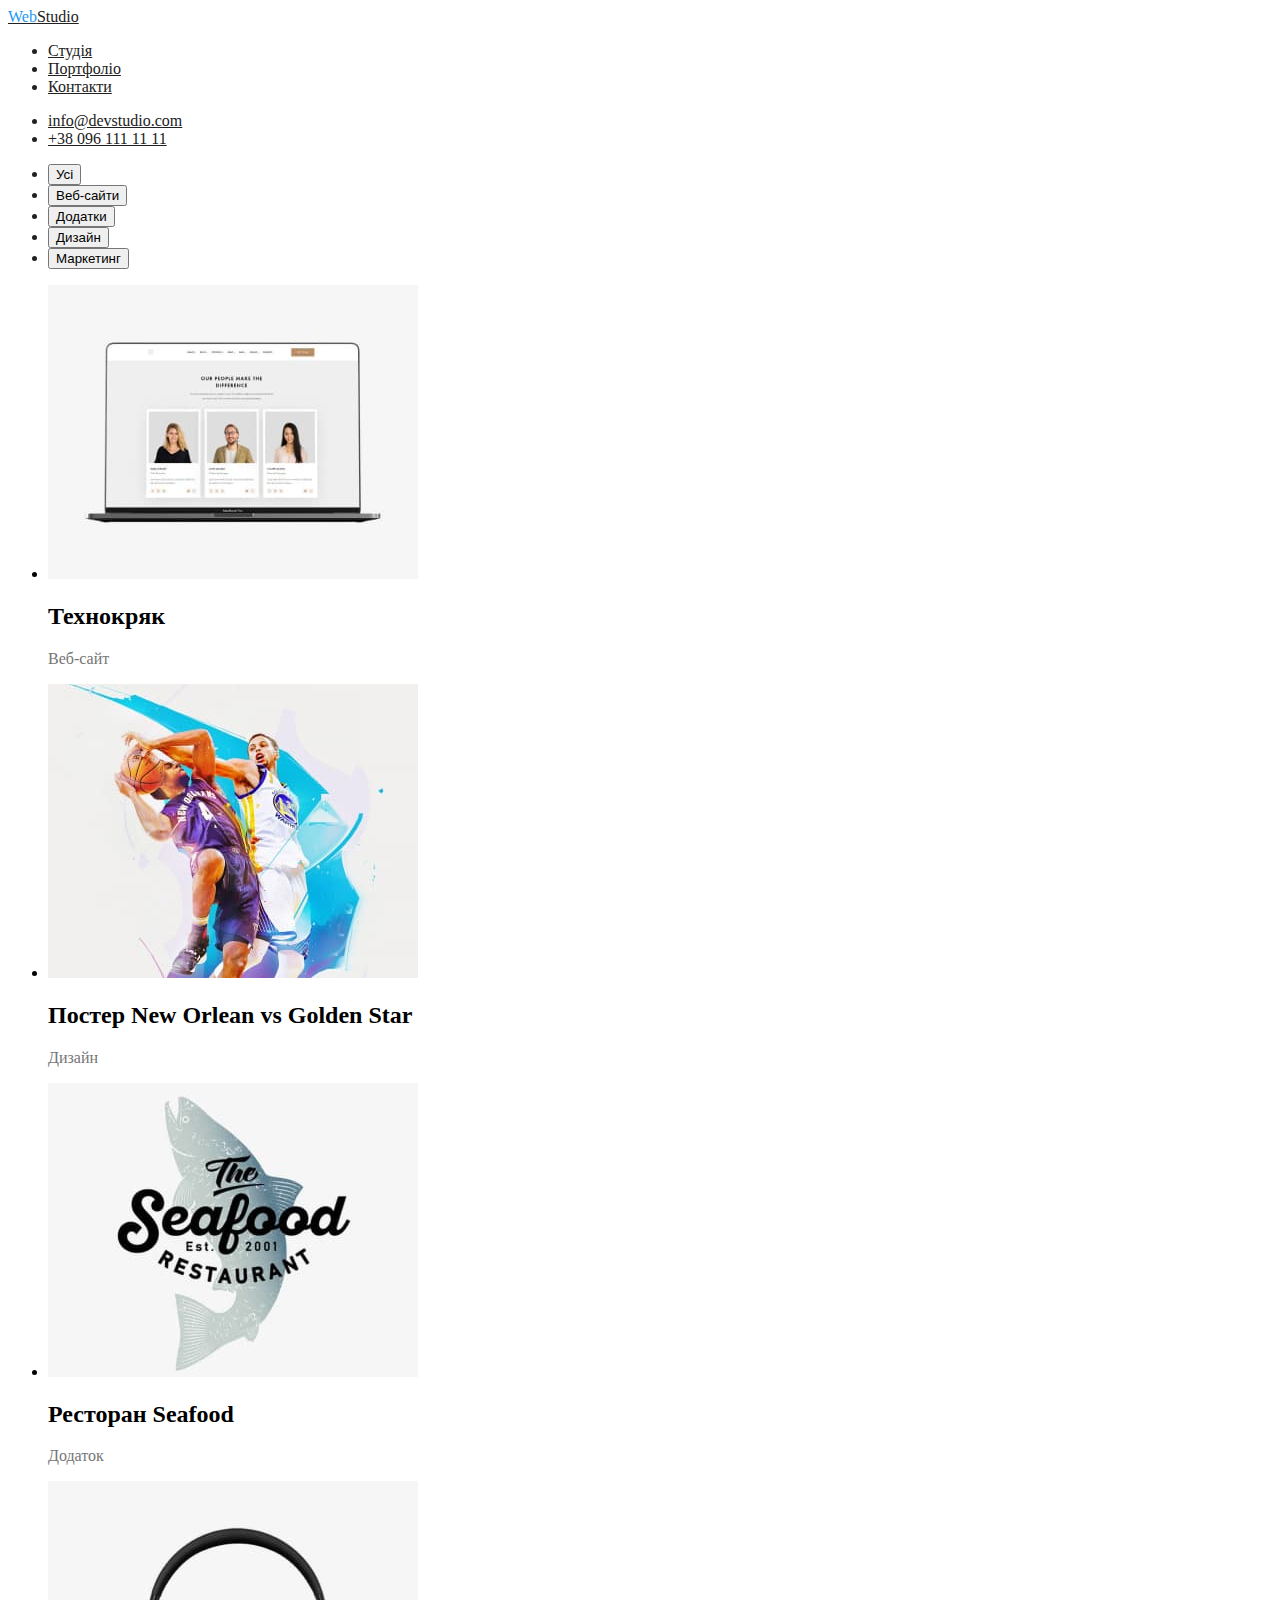
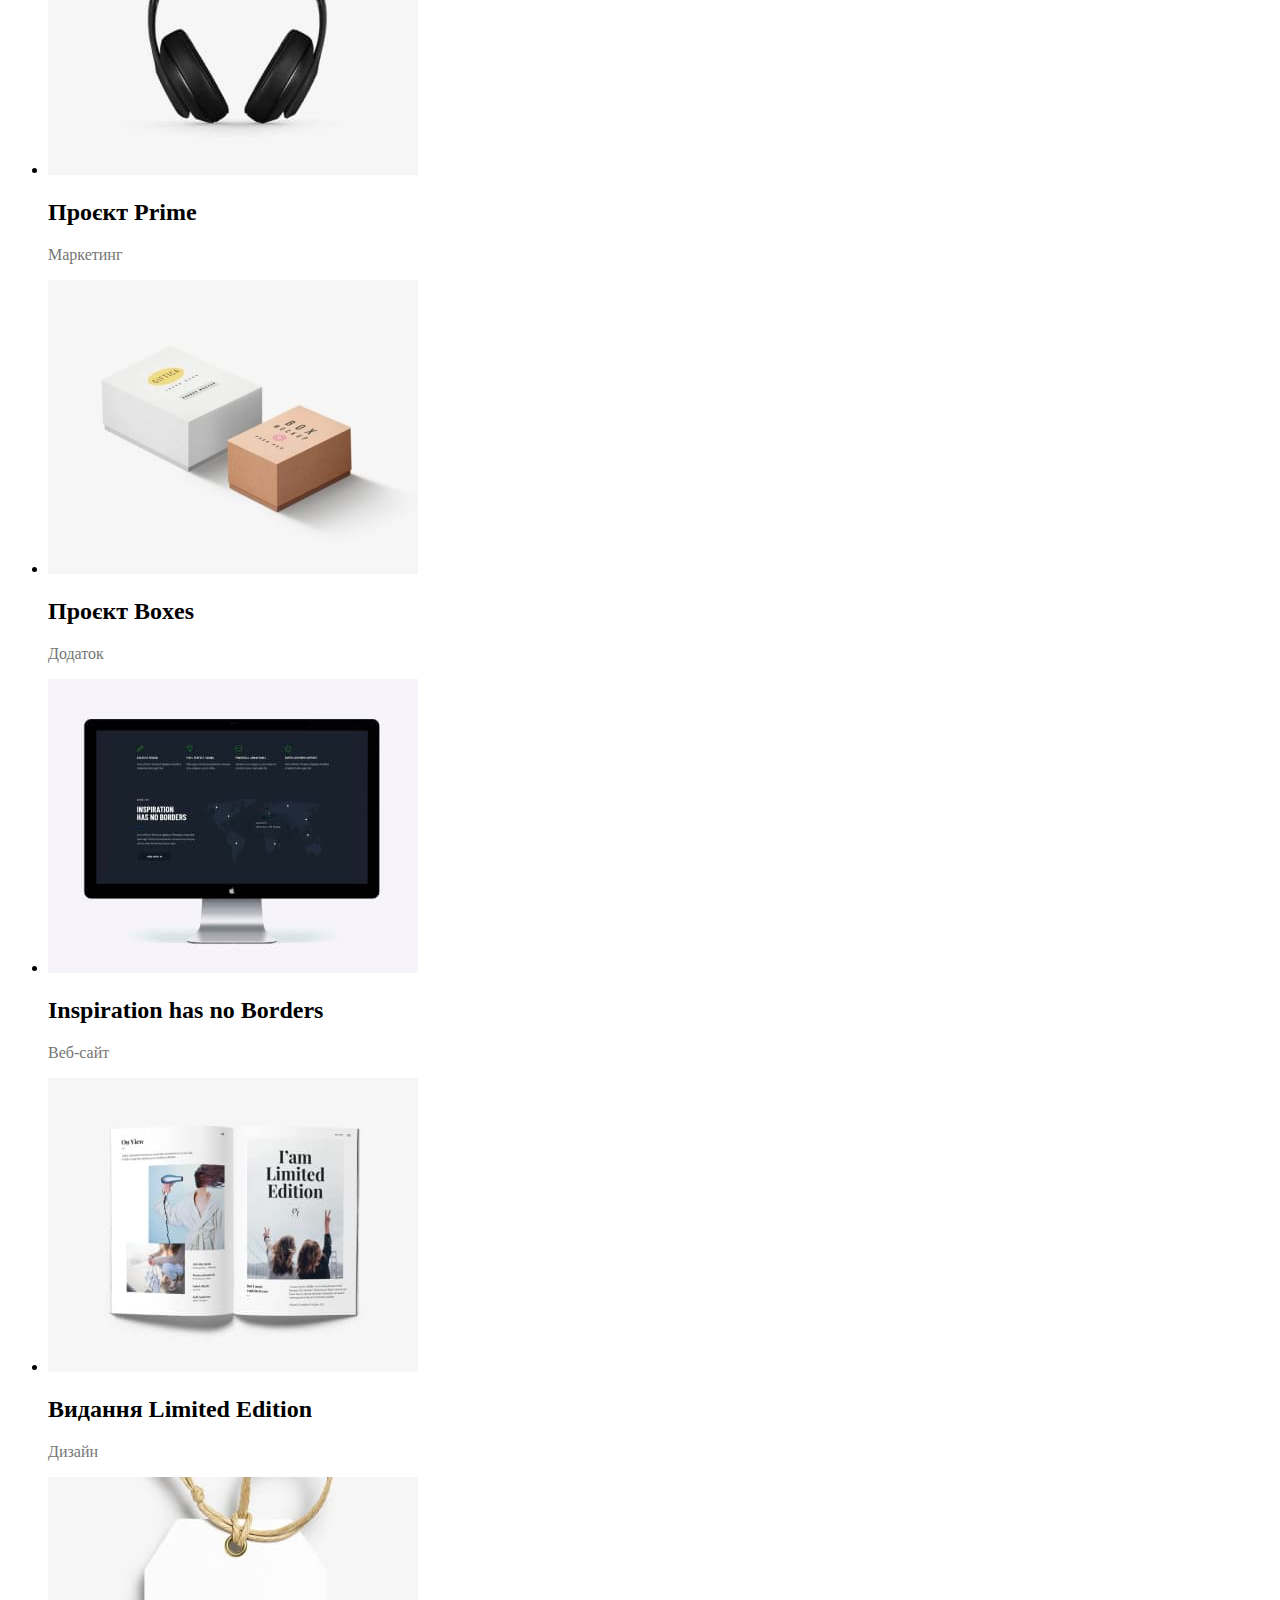
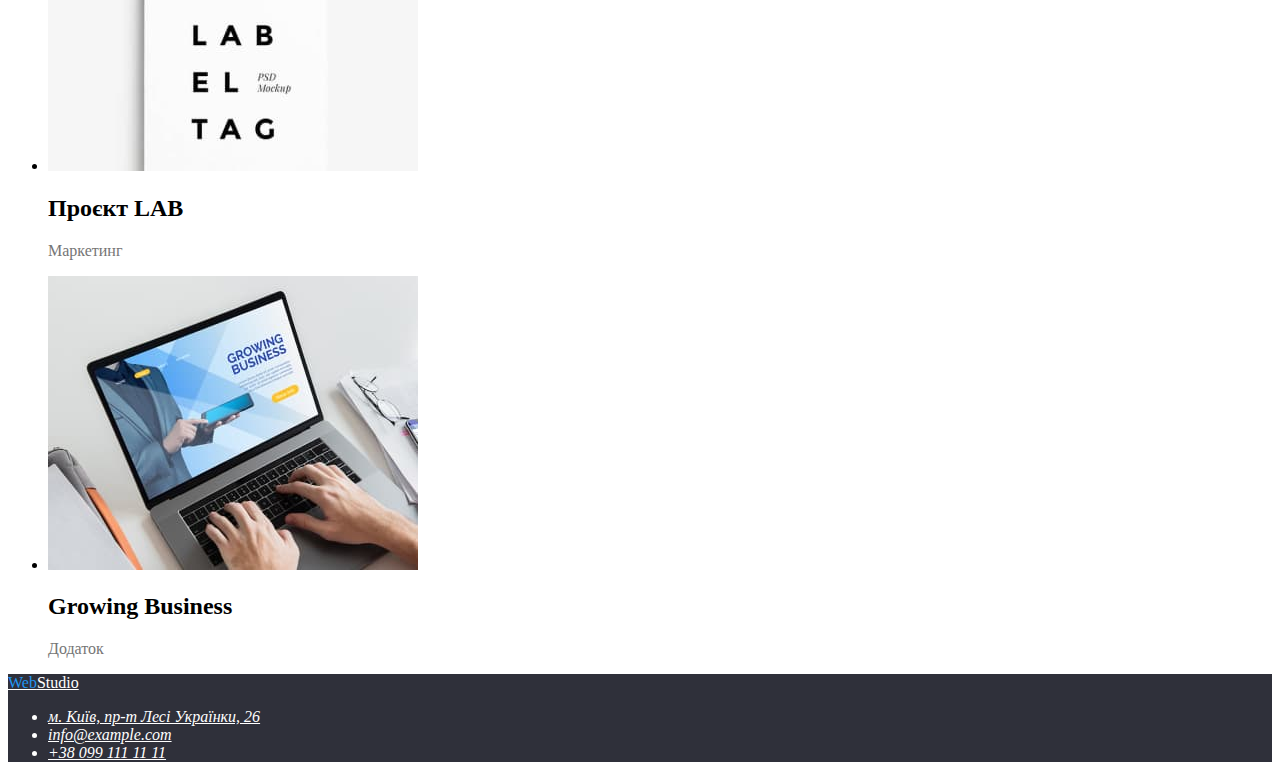
==== portfolio.html @ 8458b786 "Initial commit" ====
<!DOCTYPE html>
<html lang="uk">
<head>
    <meta charset="UTF-8">
    <meta http-equiv="X-UA-Compatible" content="IE=edge">
    <meta name="viewport" content="width=device-width, initial-scale=1.0">
    <link rel="stylesheet" href="./css/styles.css">
    <title>Портфоліо</title>
</head>
<body>

    <!--HEADER-->
    <header class="header-progects"> 
        <nav>
           <a href="./index.html"><span class="Header-Web">Web</span>Studio</a>
           <ul>
               <li><a href="./index.html">Студія</a></li>
               <li><a href="./portfolio.html">Портфоліо</a></li>
               <li><a href="./index.html">Контакти</a></li>
           </ul>
           
        </nav>
        <ul>
           <li><a href="mailto:info@devstudio.com">info@devstudio.com</a></li>
           <li><a href="tel:+380961111111">+38 096 111 11 11</a></li>
       </ul>
   </header>
   <main >
    
    
    <section class="Links">
      <h1 hidden>Портфоліо</h1>
      <ul>
        <li><button type="button">Усі</button></li>
        <li><button type="button">Веб-сайти</button></li>
        <li><button type="button">Додатки</button></li>
        <li><button type="button">Дизайн</button></li>
        <li><button type="button">Маркетинг</button></li>
      </ul>
    </section>

    <section class="Projects">

      <ul>
        <li><img src="./images/Portfolio-img1.jpg" alt="Декілька людей на фото" height="294" width="370">
        <h2>Технокряк</h2>
        <p>Веб-сайт</p>
        </li>

        <li><img src="./images/Portfolio-img2.jpg" alt="Фото спортсменів" height="294" width="370">
          <h2>Постер New Orlean vs Golden Star</h2>
          <p>Дизайн</p>
        </li>

        <li><img src="./images/Portfolio-img3.jpg" alt="Логотип ресторану" height="294" width="370">
          <h2>Ресторан Seafood</h2>
          <p>Додаток</p>
          </li>

          <li><img src="./images/Portfolio-img4.jpg" alt="Фото навушників" height="294" width="370">
            <h2>Проєкт Prime</h2>
            <p>Маркетинг</p>
          </li>

         <li><img src="./images/Portfolio-img5.jpg" alt="Фото з двома коробками" height="294" width="370">
          <h2>Проєкт Boxes</h2>
          <p>Додаток</p>
          </li>

          <li><img src="./images/Portfolio-img6.jpg" alt="Фото монітора з інформацією" height="294" width="370">
            <h2>Inspiration has no Borders</h2>
            <p>Веб-сайт</p>
            </li>

            <li><img src="./images/Portfolio-img7.jpg" alt="Фото з журналом" height="294" width="370">
              <h2>Видання Limited Edition</h2>
              <p>Дизайн</p>
               </li>

         <li><img src="./images/Portfolio-img8.jpg" alt="Фото з візиткою" height="294" width="370">
          <h2>Проєкт LAB</h2>
          <p>Маркетинг</p>
           </li>

         <li><img src="./images/Portfolio-img9.jpg" alt="Людина працює на ноутбуку" height="294" width="370">
            <h2>Growing Business</h2>
            <p>Додаток</p>
             </li>
  
       </ul>
    </section>
   </main>

   <!--Contacts-->
   <footer class="Contacts-footer"> 
    <a href="./index.html"><span class="Header-Web">Web</span>Studio</a>      
    <address>
        <ul>

        <li><a href="https://goo.gl/maps/orAPj8MN9cgsfUdTA" target="goo.gl_blank " 
            rel="noreferer noopener nofollow">м. Київ, пр-т Лесі Українки, 26</a></li>
        <li><a href="info@example.com">info@example.com</a></li>
        <li><a href="+380991111111">+38 099 111 11 11</a></li>
    </ul>
    </address>
</footer>
    
</body>
</html>
---- css/styles.css ----
.header-busines,
.header-busines a,.header-progects,.header-progects a,
.features,
.Work,
.Links
 {
    background-color: #FFFFFF;
    color: #212121;
}

.header-busines a:hover,
.header-progects a:hover {
  color: #2196F3;   
}

.header-busines a:focus,
.header-progects a:focus {
  outline: solid 1px;
  color: #2196F3;   
}

.Our-team p,.features p,.Projects p{
    color: #757575;
}

.Header-Web {
    color: #2196F3;
}
.Busines {
    background-color: #2F303A;
    color: #FFFFFF;
}

.Our-team {
    background-color: #F5F4FA;
    color: #212121;
}
.Busines-footer,
.Busines-footer a,.Contacts-footer,.Contacts-footer a {
    background-color: #2F303A;
    color: #FFFFFF;
}
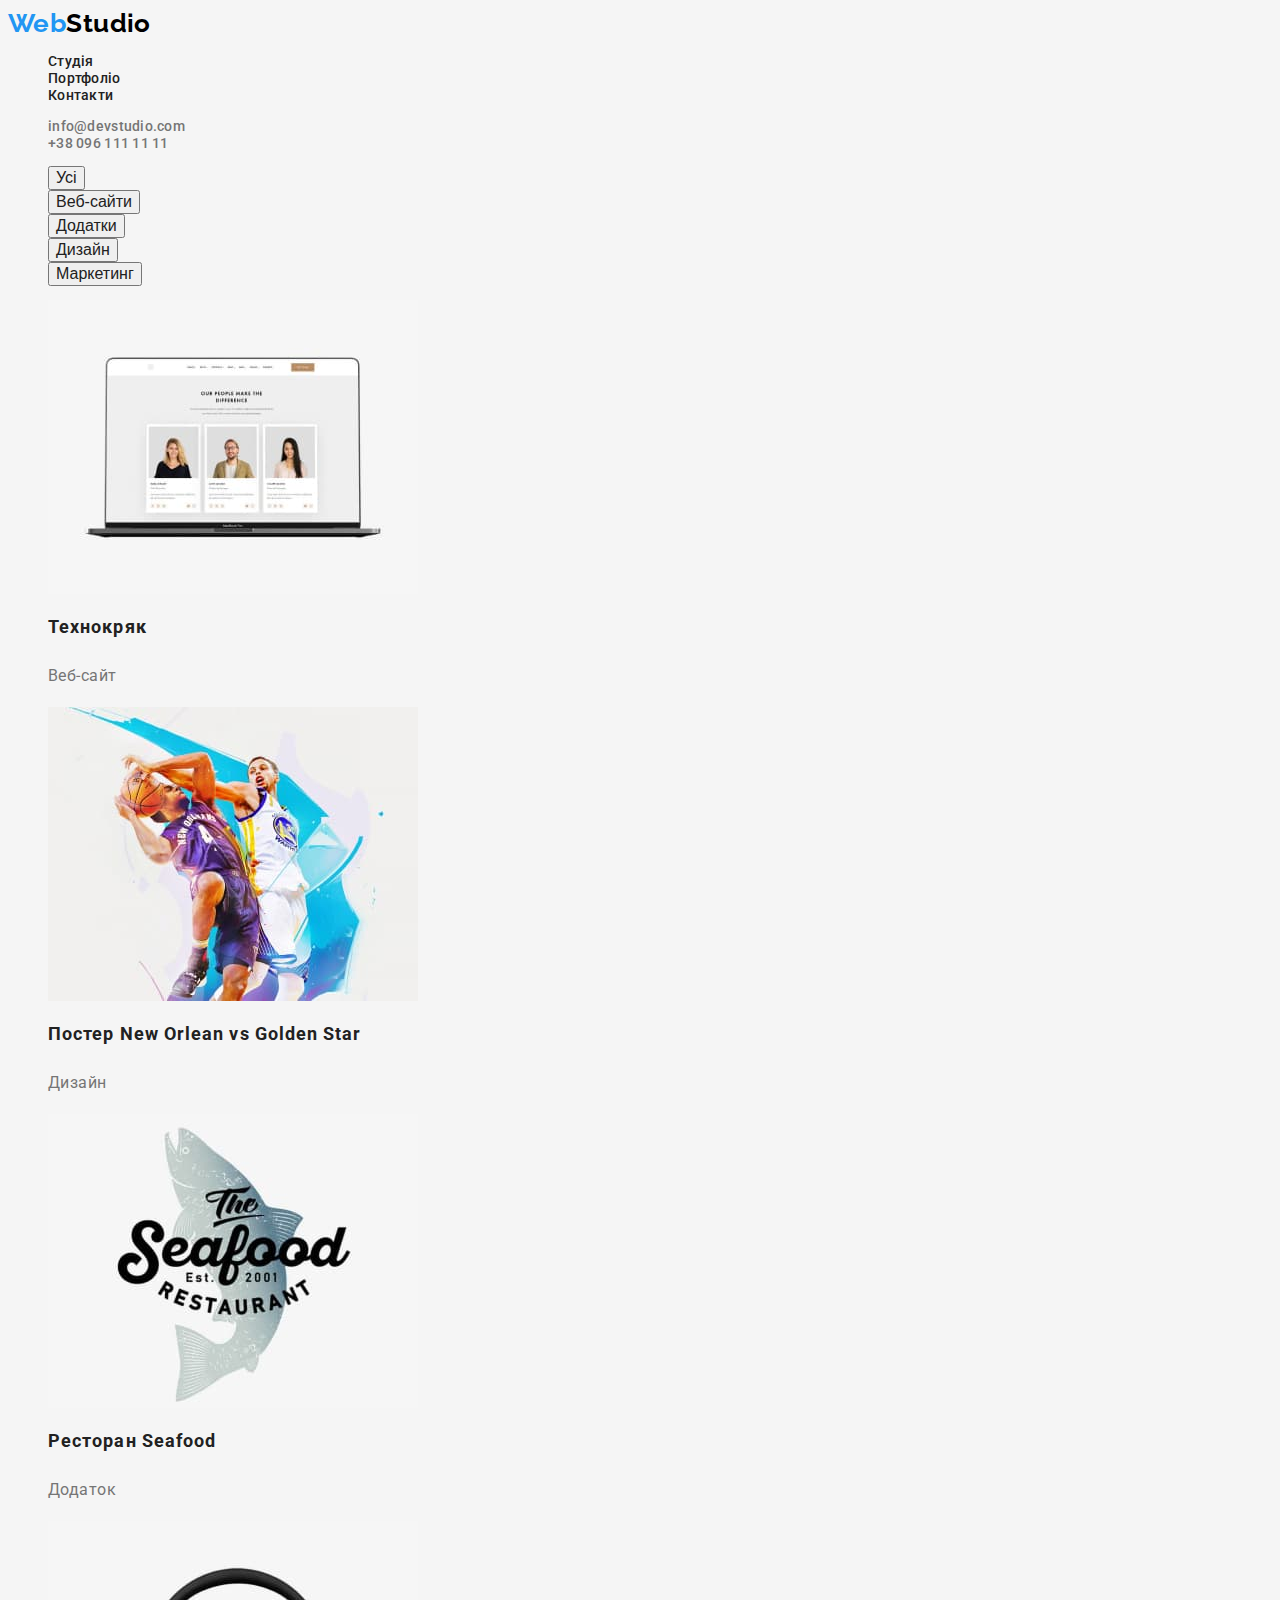
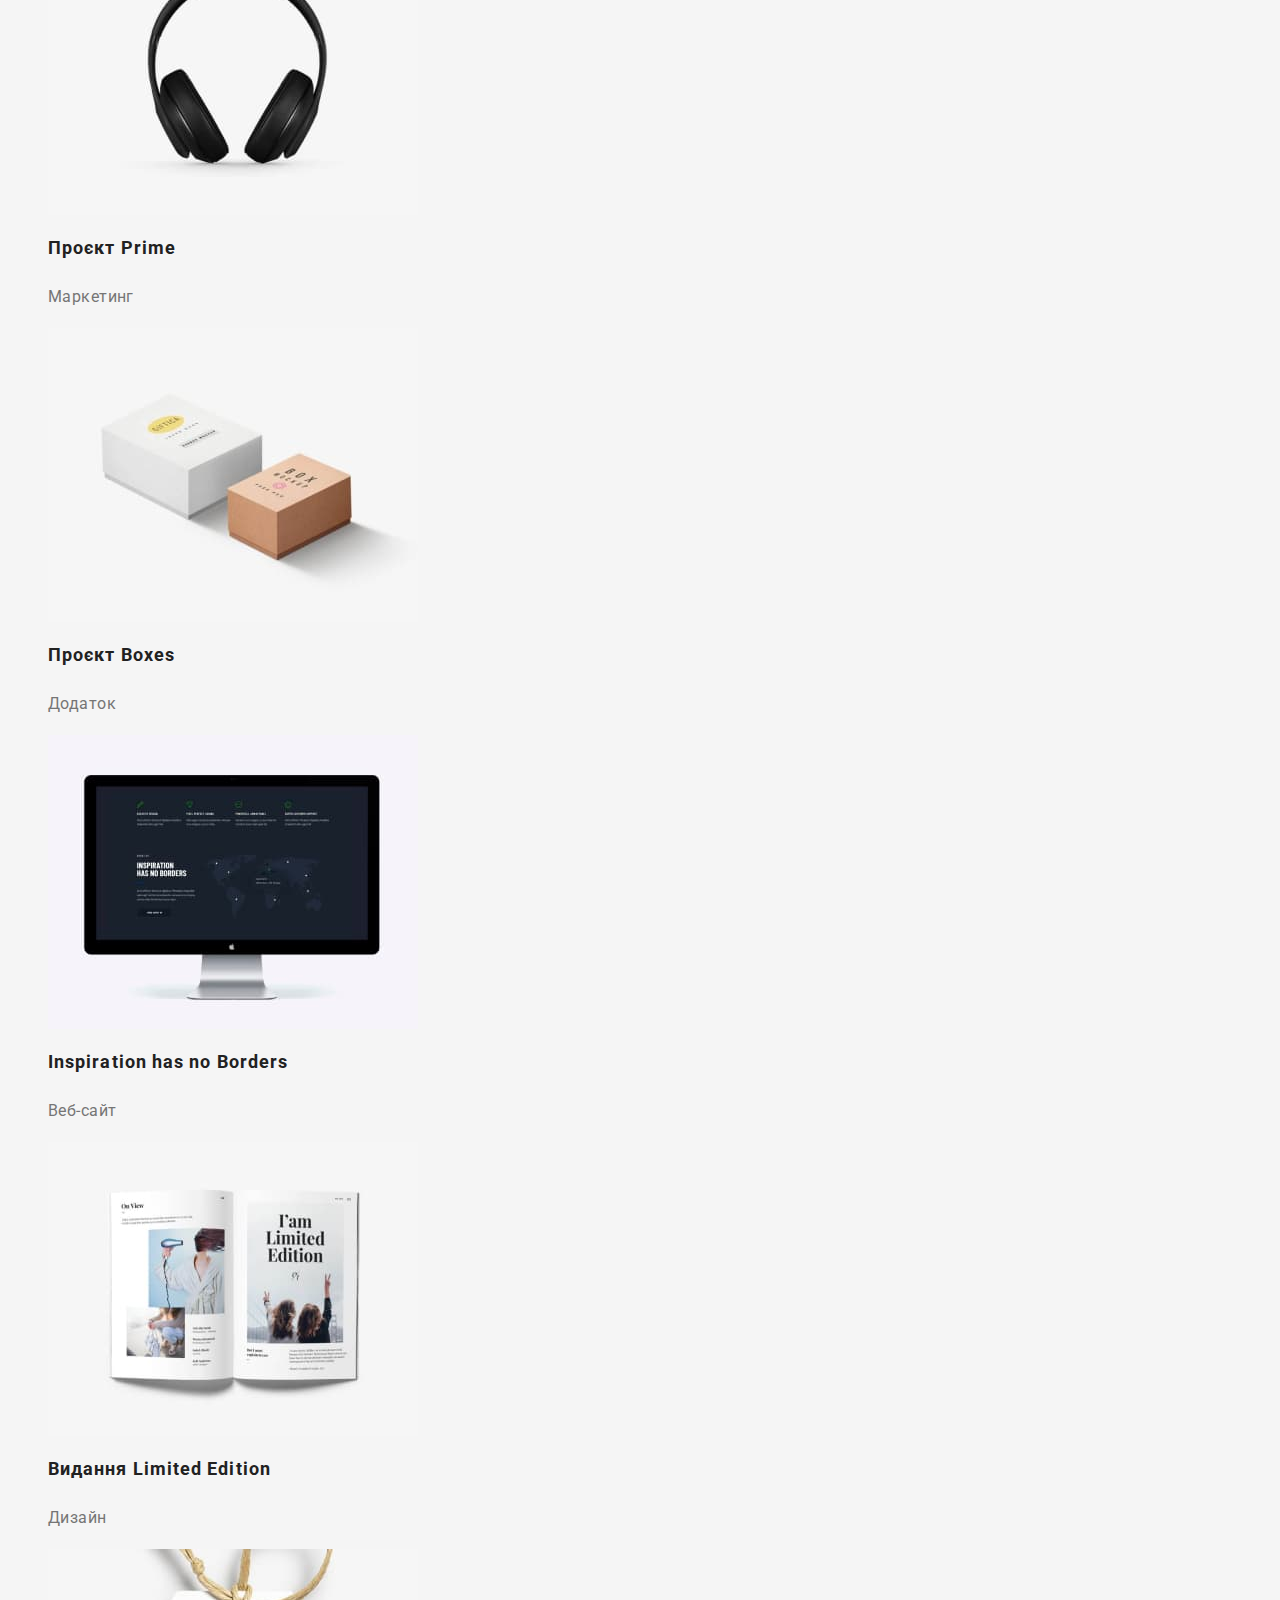
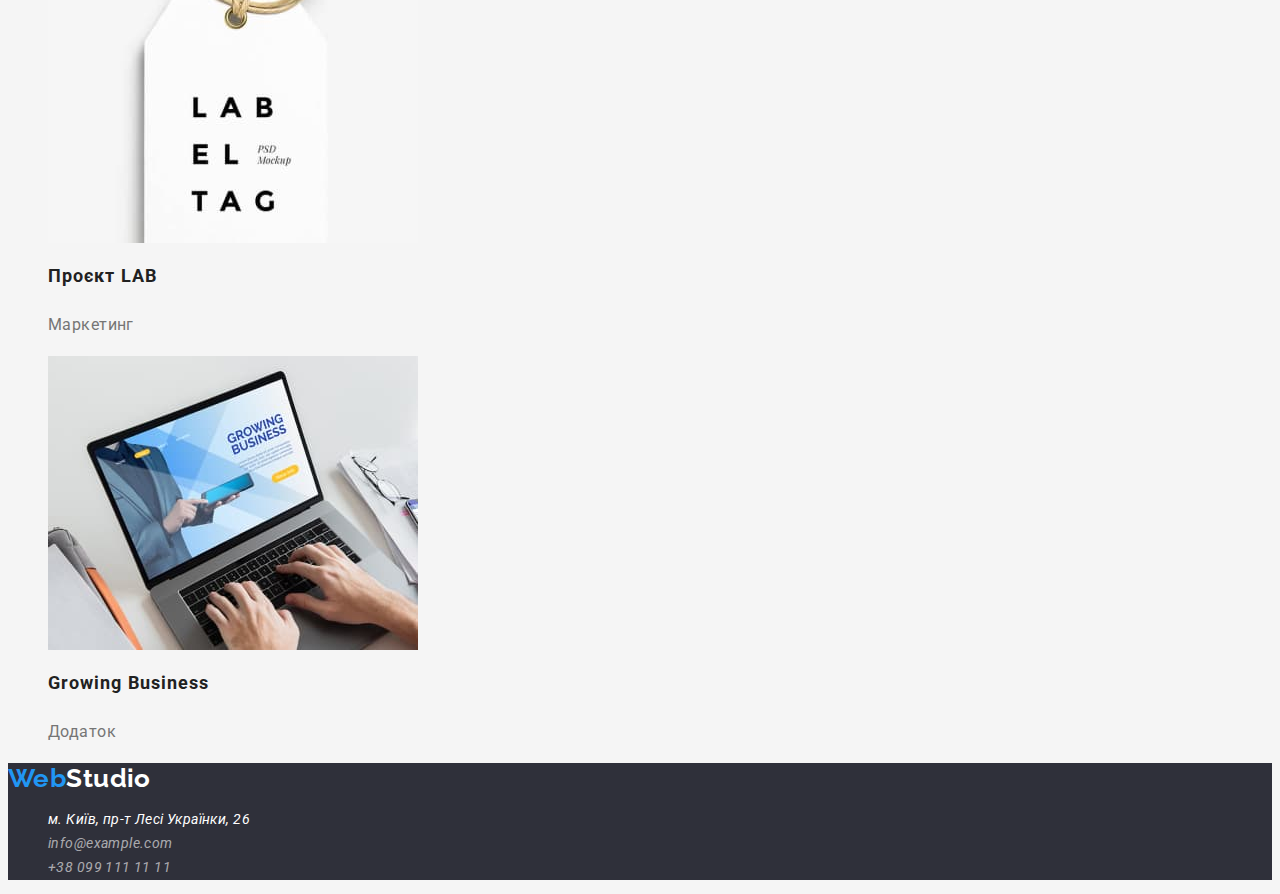
==== commit 415e1f39: "2 homework" ====
--- a/portfolio.html
+++ b/portfolio.html
@@ -4,87 +4,86 @@
     <meta charset="UTF-8">
     <meta http-equiv="X-UA-Compatible" content="IE=edge">
     <meta name="viewport" content="width=device-width, initial-scale=1.0">
+    <title>Портфоліо</title>
+    <link rel="preconnect" href="https://fonts.googleapis.com">
+    <link rel="preconnect" href="https://fonts.gstatic.com" crossorigin>
+    <link href="https://fonts.googleapis.com/css2?family=Raleway:wght@700&family=Roboto:wght@400;500;700;900&display=swap" rel="stylesheet">
     <link rel="stylesheet" href="./css/styles.css">
-    <title>Портфоліо</title>
-</head>
-<body>
+   </head>
+    <body>
 
     <!--HEADER-->
-    <header class="header-progects"> 
-        <nav>
-           <a href="./index.html"><span class="Header-Web">Web</span>Studio</a>
-           <ul>
-               <li><a href="./index.html">Студія</a></li>
-               <li><a href="./portfolio.html">Портфоліо</a></li>
-               <li><a href="./index.html">Контакти</a></li>
-           </ul>
-           
-        </nav>
-        <ul>
-           <li><a href="mailto:info@devstudio.com">info@devstudio.com</a></li>
-           <li><a href="tel:+380961111111">+38 096 111 11 11</a></li>
-       </ul>
+    <header class="header-page"> 
+      <nav class="Nav-page">
+        <a class="logo link" href="./index.html"><span class="Web">Web</span>Studio</a>
+        <ul class="menu list">
+            <li class="menu-item"><a class="menu-link link" href="./index.html">Студія</a></li>
+            <li class="menu-item"><a class="menu-link link" href="./portfolio.html">Портфоліо</a></li>
+            <li class="menu-item"><a class="menu-link link" href="./index.html">Контакти</a></li>
+        </ul>
+        
+     </nav>
+     <ul class="list">
+        <li><a class="Contact link" href="mailto:info@devstudio.com">info@devstudio.com</a></li>
+        <li><a class="Telephone link" href="tel:+380961111111">+38 096 111 11 11</a></li>
+    </ul>
    </header>
    <main >
     
     
-    <section class="Links">
+    <section class="Projects">
       <h1 hidden>Портфоліо</h1>
-      <ul>
-        <li><button type="button">Усі</button></li>
-        <li><button type="button">Веб-сайти</button></li>
-        <li><button type="button">Додатки</button></li>
-        <li><button type="button">Дизайн</button></li>
-        <li><button type="button">Маркетинг</button></li>
+      <ul class="list">
+        <li><button class="Button-many" type="button">Усі</button></li>
+        <li><button class="Button-many" type="button">Веб-сайти</button></li>
+        <li><button class="Button-many" type="button">Додатки</button></li>
+        <li><button class="Button-many" type="button">Дизайн</button></li>
+        <li><button class="Button-many" type="button">Маркетинг</button></li>
       </ul>
-    </section>
+      <ul class="list">
+         <li><img src="./images/Portfolio-img1.jpg" alt="Декілька людей на фото" height="294" width="370">
+         <h2 class="Project-page">Технокряк</h2>
+         <p class="Progect-paragraf">Веб-сайт</p>
+         </li>
 
-    <section class="Projects">
+         <li><img src="./images/Portfolio-img2.jpg" alt="Фото спортсменів" height="294" width="370">
+          <h2 class="Project-page">Постер New Orlean vs Golden Star</h2>
+          <p class="Progect-paragraf">Дизайн</p>
+         </li>
 
-      <ul>
-        <li><img src="./images/Portfolio-img1.jpg" alt="Декілька людей на фото" height="294" width="370">
-        <h2>Технокряк</h2>
-        <p>Веб-сайт</p>
-        </li>
-
-        <li><img src="./images/Portfolio-img2.jpg" alt="Фото спортсменів" height="294" width="370">
-          <h2>Постер New Orlean vs Golden Star</h2>
-          <p>Дизайн</p>
-        </li>
-
-        <li><img src="./images/Portfolio-img3.jpg" alt="Логотип ресторану" height="294" width="370">
-          <h2>Ресторан Seafood</h2>
-          <p>Додаток</p>
-          </li>
+         <li><img src="./images/Portfolio-img3.jpg" alt="Логотип ресторану" height="294" width="370">
+          <h2 class="Project-page">Ресторан Seafood</h2>
+          <p class="Progect-paragraf">Додаток</p>
+         </li>
 
           <li><img src="./images/Portfolio-img4.jpg" alt="Фото навушників" height="294" width="370">
-            <h2>Проєкт Prime</h2>
-            <p>Маркетинг</p>
+            <h2 class="Project-page">Проєкт Prime</h2>
+            <p class="Progect-paragraf">Маркетинг</p>
           </li>
 
          <li><img src="./images/Portfolio-img5.jpg" alt="Фото з двома коробками" height="294" width="370">
-          <h2>Проєкт Boxes</h2>
-          <p>Додаток</p>
+          <h2 class="Project-page">Проєкт Boxes</h2>
+          <p class="Progect-paragraf">Додаток</p>
+         </li>
+
+          <li><img src="./images/Portfolio-img6.jpg" alt="Фото монітора з інформацією" height="294" width="370">
+            <h2 class="Project-page">Inspiration has no Borders</h2>
+            <p class="Progect-paragraf">Веб-сайт</p>
           </li>
 
-          <li><img src="./images/Portfolio-img6.jpg" alt="Фото монітора з інформацією" height="294" width="370">
-            <h2>Inspiration has no Borders</h2>
-            <p>Веб-сайт</p>
-            </li>
-
-            <li><img src="./images/Portfolio-img7.jpg" alt="Фото з журналом" height="294" width="370">
-              <h2>Видання Limited Edition</h2>
-              <p>Дизайн</p>
-               </li>
+          <li><img src="./images/Portfolio-img7.jpg" alt="Фото з журналом" height="294" width="370">
+              <h2 class="Project-page">Видання Limited Edition</h2>
+              <p class="Progect-paragraf">Дизайн</p>
+          </li>
 
          <li><img src="./images/Portfolio-img8.jpg" alt="Фото з візиткою" height="294" width="370">
-          <h2>Проєкт LAB</h2>
-          <p>Маркетинг</p>
+          <h2 class="Project-page">Проєкт LAB</h2>
+          <p class="Progect-paragraf">Маркетинг</p>
            </li>
 
-         <li><img src="./images/Portfolio-img9.jpg" alt="Людина працює на ноутбуку" height="294" width="370">
-            <h2>Growing Business</h2>
-            <p>Додаток</p>
+         <li><img src="./images/Portfolio-img9.jpg" alt="Фото людина працює на ноутбуку" height="294" width="370">
+            <h2 class="Project-page">Growing Business</h2>
+            <p class="Progect-paragraf">Додаток</p>
              </li>
   
        </ul>
@@ -92,15 +91,15 @@
    </main>
 
    <!--Contacts-->
-   <footer class="Contacts-footer"> 
-    <a href="./index.html"><span class="Header-Web">Web</span>Studio</a>      
+   <footer class="footer-page"> 
+    <a class="logo-footer link" href="./index.html"><span class="Web">Web</span>Studio</a>       
     <address>
-        <ul>
+        <ul class="list">
 
-        <li><a href="https://goo.gl/maps/orAPj8MN9cgsfUdTA" target="goo.gl_blank " 
+        <li><a class="Map link" href="https://goo.gl/maps/orAPj8MN9cgsfUdTA" target="goo.gl_blank " 
             rel="noreferer noopener nofollow">м. Київ, пр-т Лесі Українки, 26</a></li>
-        <li><a href="info@example.com">info@example.com</a></li>
-        <li><a href="+380991111111">+38 099 111 11 11</a></li>
+        <li class="menu-footer"><a class="Contact-footer link" href="info@example.com">info@example.com</a></li>
+        <li class="menu-footer"><a class="Telephone-footer link" href="+380991111111">+38 099 111 11 11</a></li>
     </ul>
     </address>
 </footer>
--- a/css/styles.css
+++ b/css/styles.css
@@ -1,43 +1,201 @@
-.header-busines,
-.header-busines a,.header-progects,.header-progects a,
-.features,
-.Work,
-.Links
+:root {
+    --fist-font:'Roboto', sans-serif;
+    --seccond-font:'Raleway', sans-serif;
+    --white-text-teme-dark:#FFFFFF;
+    --gray-text-teme-white: #757575; 
+    --black-text-teme-white:#212121;
+    --accent-color: #2196F3;
+    --background-color:#F5F5F5 ;
+    --color-logo:#000000 ;
+    --ES-color:#2F303A;
+    --Button:#188CE8;
+    --footer-contact: rgba(255, 255, 255, 0.6);
+}
+
+.link {
+    text-decoration: none;
+}
+
+.list {
+    list-style: none;
+}
+
+img {
+    display: block;
+}
+button {
+    cursor:pointer;
+}
+
+body {
+    font-family:var(--fist-font);
+    font-size: 14px;
+    letter-spacing: 0.03em;
+    background-color:var(--background-color);
+    color:var(--gray-text-teme-white);
+}
+
+.logo {
+font-family:var(--seccond-font);
+font-weight: 700;
+font-size: 26px;
+line-height: 1.19;
+color:var(--color-logo);
+}
+
+.menu-link {
+    font-weight: 500;
+    line-height: 1.14;
+    letter-spacing: 0.02em;
+    color:var(--black-text-teme-white);
+}
+
+.menu-link:hover,
+.menu-link:focus,
+.Web,
+.Telephone:hover,
+.Telephone:focus
  {
-    background-color: #FFFFFF;
-    color: #212121;
-}
-
-.header-busines a:hover,
-.header-progects a:hover {
-  color: #2196F3;   
-}
-
-.header-busines a:focus,
-.header-progects a:focus {
-  outline: solid 1px;
-  color: #2196F3;   
-}
-
-.Our-team p,.features p,.Projects p{
-    color: #757575;
-}
-
-.Header-Web {
-    color: #2196F3;
-}
-.Busines {
-    background-color: #2F303A;
-    color: #FFFFFF;
-}
-
-.Our-team {
-    background-color: #F5F4FA;
-    color: #212121;
-}
-.Busines-footer,
-.Busines-footer a,.Contacts-footer,.Contacts-footer a {
-    background-color: #2F303A;
-    color: #FFFFFF;
-}
- +  color:var(--accent-color);
+}
+
+.Contact,
+.Telephone
+{
+font-weight: 500;
+line-height: 1.14;
+letter-spacing: 0.02em;
+color:var(--gray-text-teme-white);
+}
+.Contact:hover,
+.Contact:focus,
+.Telephone:hover,
+.Telephone:focus
+{
+color: var(--accent-color) ;
+}
+
+.Effective-solutions,
+.footer-page {
+background:var(--ES-color);
+
+}
+.main-header {
+font-weight: 900;
+font-size: 44px;
+line-height: 1.36;
+text-align: center;
+letter-spacing: 0.06em;
+text-transform: uppercase;
+color:var(--white-text-teme-dark);
+}
+
+ .Open-button {
+    font-weight: 700;
+    font-size: 16px;
+    line-height: 1.88;
+    display: flex;
+    align-items: center;
+    text-align: center;
+    letter-spacing: 0.06em;
+    color:var(--white-text-teme-dark);
+background-color:var(--accent-color);
+box-shadow: 0px 4px 4px rgba(0, 0, 0, 0.15);
+border-radius: 4px; 
+
+ } 
+ 
+.Open-button:focus,
+.Open-button:hover
+  {
+background-color:var(--Button);  
+}
+.Button-many {
+    font-weight: 500;
+    font-size: 16px;
+    line-height:1,62;
+    text-align: center;
+    color:var(--black-text-teme-white);
+    
+}
+.Button-many:focus,
+.Button-many:hover {
+color:var(--white-text-teme-dark);
+background-color:var(--accent-color);
+}
+
+.about {
+font-weight: 700;
+font-size: 14px;
+line-height: 1.14;
+text-transform: uppercase;
+color:var(--black-text-teme-white);
+}
+.about-list {
+line-height: 1.71;
+
+}
+.title {
+font-weight: 700;
+font-size: 36px;
+line-height: 1.16;
+text-align: center;
+color:var(--black-text-teme-white);
+}
+
+.our-comand {
+font-weight: 500;
+font-size: 16px;
+line-height: 1.19;
+text-align: center;
+color:var(--black-text-teme-white);
+}
+
+.our-title {
+font-size: 16px;
+line-height: 1.19;
+text-align: center;
+}
+
+.logo-footer {
+font-family:var(--seccond-font);
+font-weight: 700;
+font-size: 26px;
+line-height: 1.19;
+color:var(--white-text-teme-dark);
+}
+.address {
+font-style: normal;
+}
+
+.Map {
+line-height: 1.71;
+color:var(--white-text-teme-dark);
+}
+
+.Contact-footer,
+.Telephone-footer {
+line-height: 1.71;
+color:var(--footer-contact);
+}
+
+.Contact-footer:hover,
+.Contact-footer:focus,
+.Telephone-footer:hover,
+.Telephone-footer:focus
+{
+color: var(--accent-color) ;
+}
+
+.Project-page {
+font-weight: 700;
+font-size: 18px;
+line-height: 2;
+letter-spacing: 0.06em;
+
+color:var(--black-text-teme-white);
+}
+.Progect-paragraf {
+    font-size: 16px;
+    line-height: 1.88; 
+}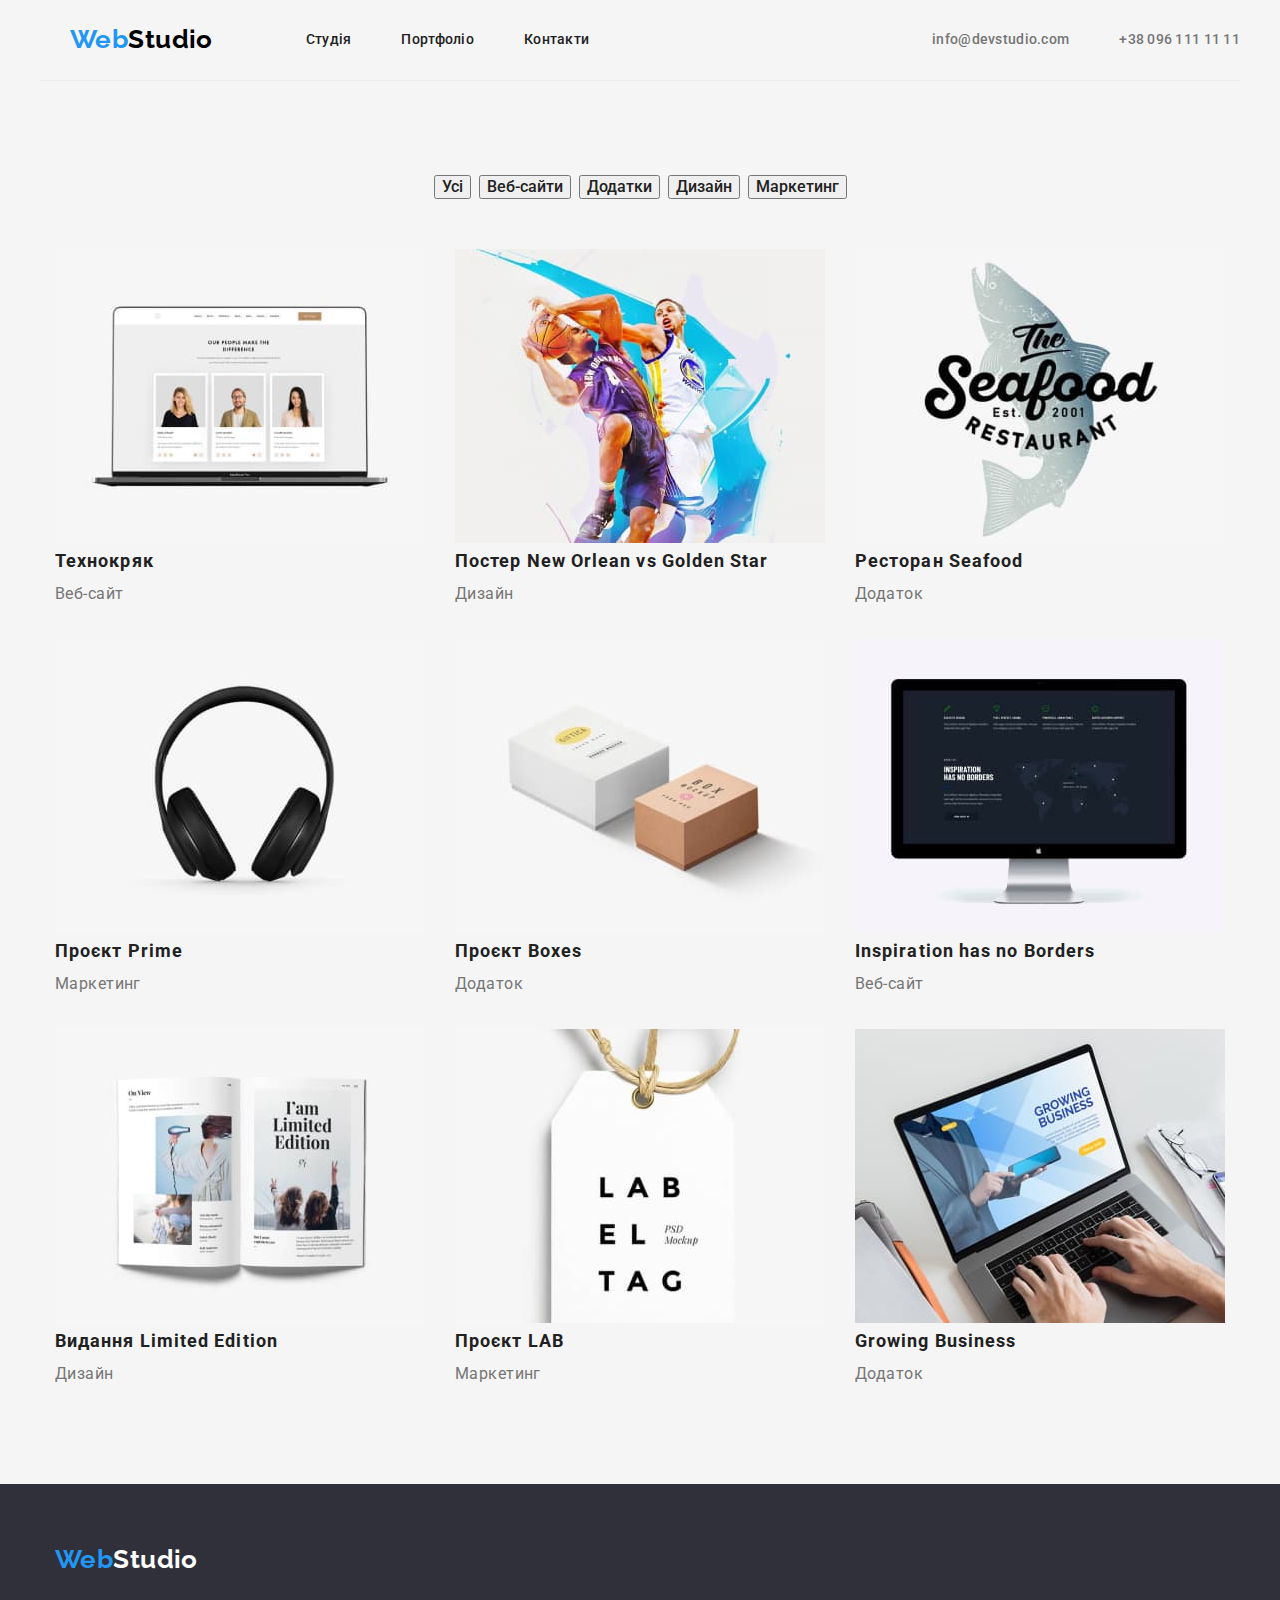
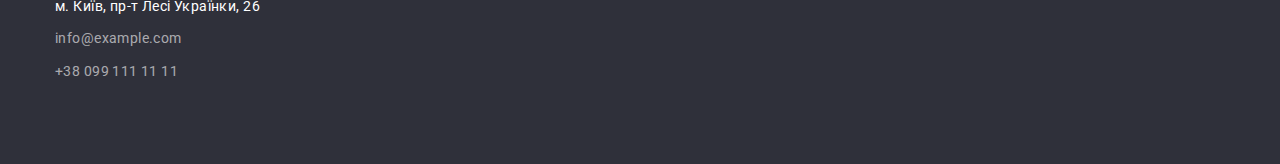
==== commit 323c7cc3: "Homework 3" ====
--- a/portfolio.html
+++ b/portfolio.html
@@ -8,39 +8,43 @@
     <link rel="preconnect" href="https://fonts.googleapis.com">
     <link rel="preconnect" href="https://fonts.gstatic.com" crossorigin>
     <link href="https://fonts.googleapis.com/css2?family=Raleway:wght@700&family=Roboto:wght@400;500;700;900&display=swap" rel="stylesheet">
+    <link rel="stylesheet" href="https://cdn.jsdelivr.net/npm/modern-normalize@1.1.0/modern-normalize.min.css">
     <link rel="stylesheet" href="./css/styles.css">
    </head>
     <body>
 
     <!--HEADER-->
-    <header class="header-page"> 
-      <nav class="Nav-page">
-        <a class="logo link" href="./index.html"><span class="Web">Web</span>Studio</a>
-        <ul class="menu list">
-            <li class="menu-item"><a class="menu-link link" href="./index.html">Студія</a></li>
-            <li class="menu-item"><a class="menu-link link" href="./portfolio.html">Портфоліо</a></li>
-            <li class="menu-item"><a class="menu-link link" href="./index.html">Контакти</a></li>
-        </ul>
-        
-     </nav>
-     <ul class="list">
-        <li><a class="Contact link" href="mailto:info@devstudio.com">info@devstudio.com</a></li>
-        <li><a class="Telephone link" href="tel:+380961111111">+38 096 111 11 11</a></li>
-    </ul>
-   </header>
+    <header class="header-page conteiner">
+      <div class="conteiner header-conteiner">
+      <nav class="Nav-page header-nav">
+         <a class="logo link" href="./index.html"><span class="Web">Web</span>Studio</a>
+         <ul class="menu list">
+             <li class="menu-item"><a class="menu-link link" href="./index.html">Студія</a></li>
+             <li class="menu-item"><a class="menu-link link" href="./portfolio.html">Портфоліо</a></li>
+             <li class="menu-item"><a class="menu-link link" href="./index.html">Контакти</a></li>
+         </ul>
+         
+      </nav>
+      <ul class="menu-contact list">
+         <li><a class="Contact link" href="mailto:info@devstudio.com">info@devstudio.com</a></li>
+         <li><a class="Telephone link" href="tel:+380961111111">+38 096 111 11 11</a></li>
+     </ul>
+     </div>
+ </header>
    <main >
     
     
-    <section class="Projects">
+    <section class="Projects Padding">
       <h1 hidden>Портфоліо</h1>
-      <ul class="list">
+      <div class="conteiner ">
+        <ul class="list Button-Projects">
         <li><button class="Button-many" type="button">Усі</button></li>
         <li><button class="Button-many" type="button">Веб-сайти</button></li>
         <li><button class="Button-many" type="button">Додатки</button></li>
         <li><button class="Button-many" type="button">Дизайн</button></li>
         <li><button class="Button-many" type="button">Маркетинг</button></li>
       </ul>
-      <ul class="list">
+      <ul class="command list">
          <li><img src="./images/Portfolio-img1.jpg" alt="Декілька людей на фото" height="294" width="370">
          <h2 class="Project-page">Технокряк</h2>
          <p class="Progect-paragraf">Веб-сайт</p>
@@ -86,22 +90,25 @@
             <p class="Progect-paragraf">Додаток</p>
              </li>
   
-       </ul>
+       </ul></div>
+      
     </section>
    </main>
 
    <!--Contacts-->
    <footer class="footer-page"> 
-    <a class="logo-footer link" href="./index.html"><span class="Web">Web</span>Studio</a>       
-    <address>
-        <ul class="list">
+    <div class="conteiner footer-c ">
+      <div class="footer-link"><a class="logo-footer link" href="./index.html"><span class="Web">Web</span>Studio</a></div>      
+      <address class="address">
+          <ul class="footer-marg list">
 
-        <li><a class="Map link" href="https://goo.gl/maps/orAPj8MN9cgsfUdTA" target="goo.gl_blank " 
-            rel="noreferer noopener nofollow">м. Київ, пр-т Лесі Українки, 26</a></li>
-        <li class="menu-footer"><a class="Contact-footer link" href="info@example.com">info@example.com</a></li>
-        <li class="menu-footer"><a class="Telephone-footer link" href="+380991111111">+38 099 111 11 11</a></li>
-    </ul>
-    </address>
+            <div class="footer-adr"><li><a class="Map link" href="https://goo.gl/maps/orAPj8MN9cgsfUdTA" target="goo.gl_blank " 
+              rel="noreferer noopener nofollow">м. Київ, пр-т Лесі Українки, 26</a></li></div>
+          <div class="footer-adr"><li class="menu-footer"><a class="Contact-footer link" href="info@example.com">info@example.com</a></li></div>
+          <li class="menu-footer"><a class="Telephone-footer link" href="+380991111111">+38 099 111 11 11</a></li>
+      </ul>
+      </address>
+  </div> 
 </footer>
     
 </body>
--- a/css/styles.css
+++ b/css/styles.css
@@ -10,6 +10,19 @@
     --ES-color:#2F303A;
     --Button:#188CE8;
     --footer-contact: rgba(255, 255, 255, 0.6);
+    --title:#F5F4FA;
+}
+h1,
+h2,
+h3,
+p {
+    margin-top: 0;
+    margin-bottom: 0;
+}
+ul,ol {
+    margin-top: 0;
+    margin-bottom: 0;
+    padding-left: 0;
 }
 
 .link {
@@ -34,22 +47,65 @@
     background-color:var(--background-color);
     color:var(--gray-text-teme-white);
 }
+.conteiner {
+    width: 1200px;
+    margin-left:auto;
+    margin-right: auto;
+    padding-left: 15px;
+    padding-right: 15px;
+}
+.Padding
+ {
+  padding-top: 94px; 
+  padding-bottom: 94px;
+ }
+ .command {
+    display: flex;
+    flex-wrap: wrap;
+    gap: 30px;
+}
 
 .logo {
 font-family:var(--seccond-font);
-font-weight: 700;
-font-size: 26px;
-line-height: 1.19;
+font-weight:700;
+font-size:26px;
+line-height:1.19;
 color:var(--color-logo);
-}
-
+margin-right: 93px;
+}
+.footer-marg {
+    margin-bottom: 20px;
+}
+/*==========================================HEADER=======================*/
+.header-page {
+    padding-top: 24px;
+    padding-bottom: 25px;
+    border-bottom: 1px solid #ECECEC;
+}
+.header-conteiner {
+    display: flex;
+    align-items: center;
+    justify-content: space-between;
+}
+.header-nav {
+    display: flex;
+    align-items: center;
+}
+.menu,
+.menu-contact {
+    display: flex;
+}
+.menu-item:not(:last-child){
+    margin-right: 50px;}
 .menu-link {
     font-weight: 500;
     line-height: 1.14;
     letter-spacing: 0.02em;
     color:var(--black-text-teme-white);
 }
-
+.menu-contact {
+    column-gap: 50px;
+}
 .menu-link:hover,
 .menu-link:focus,
 .Web,
@@ -74,11 +130,11 @@
 {
 color: var(--accent-color) ;
 }
-
-.Effective-solutions,
-.footer-page {
+/*=================================MAIN==============*/
+.Effective-solutions {
 background:var(--ES-color);
-
+padding-top: 80px;
+padding-bottom: 94px;
 }
 .main-header {
 font-weight: 900;
@@ -104,6 +160,18 @@
 border-radius: 4px; 
 
  } 
+ .bord {
+    width: 696px;
+    height: 120px; 
+    padding-top: 200px; 
+    padding-bottom: 360px;
+ }
+ .block {
+    display: block;
+    margin: auto;
+    margin-top: 30px;
+    
+ }
  
 .Open-button:focus,
 .Open-button:hover
@@ -123,17 +191,25 @@
 color:var(--white-text-teme-dark);
 background-color:var(--accent-color);
 }
-
+/*========================================ABOUT============*/
+
+.about-card {
+flex-basis: calc(100%-90px)/4;
+}
 .about {
 font-weight: 700;
 font-size: 14px;
 line-height: 1.14;
 text-transform: uppercase;
 color:var(--black-text-teme-white);
+margin-bottom: 10px;
 }
 .about-list {
 line-height: 1.71;
-
+width: 270px;}
+/*===========================Section4=============*/
+.title-section {
+    background-color:var(--title);
 }
 .title {
 font-weight: 700;
@@ -141,7 +217,9 @@
 line-height: 1.16;
 text-align: center;
 color:var(--black-text-teme-white);
-}
+margin-bottom: 50px;
+}
+
 
 .our-comand {
 font-weight: 500;
@@ -149,6 +227,8 @@
 line-height: 1.19;
 text-align: center;
 color:var(--black-text-teme-white);
+margin-bottom: 10px;
+margin-top: 30px;
 }
 
 .our-title {
@@ -156,16 +236,32 @@
 line-height: 1.19;
 text-align: center;
 }
-
+/*==================================FOOTER==================*/
+
+.footer-page {
+    background:var(--ES-color);
+    
+    }
+.footer-c {
+    padding-top:60px;
+    padding-bottom:60px;
+}
+.footer-link {
+    margin-bottom: 20px;
+}
 .logo-footer {
 font-family:var(--seccond-font);
 font-weight: 700;
 font-size: 26px;
 line-height: 1.19;
 color:var(--white-text-teme-dark);
+
 }
 .address {
 font-style: normal;
+}
+.footer-adr {
+    margin-bottom: 9px;
 }
 
 .Map {
@@ -185,6 +281,16 @@
 .Telephone-footer:focus
 {
 color: var(--accent-color) ;
+
+}
+
+
+.Button-Projects {
+    display: flex;
+    gap: 8px;
+    padding-bottom: 50px; 
+    justify-content :center ;    
+    align-items: center;
 }
 
 .Project-page {
